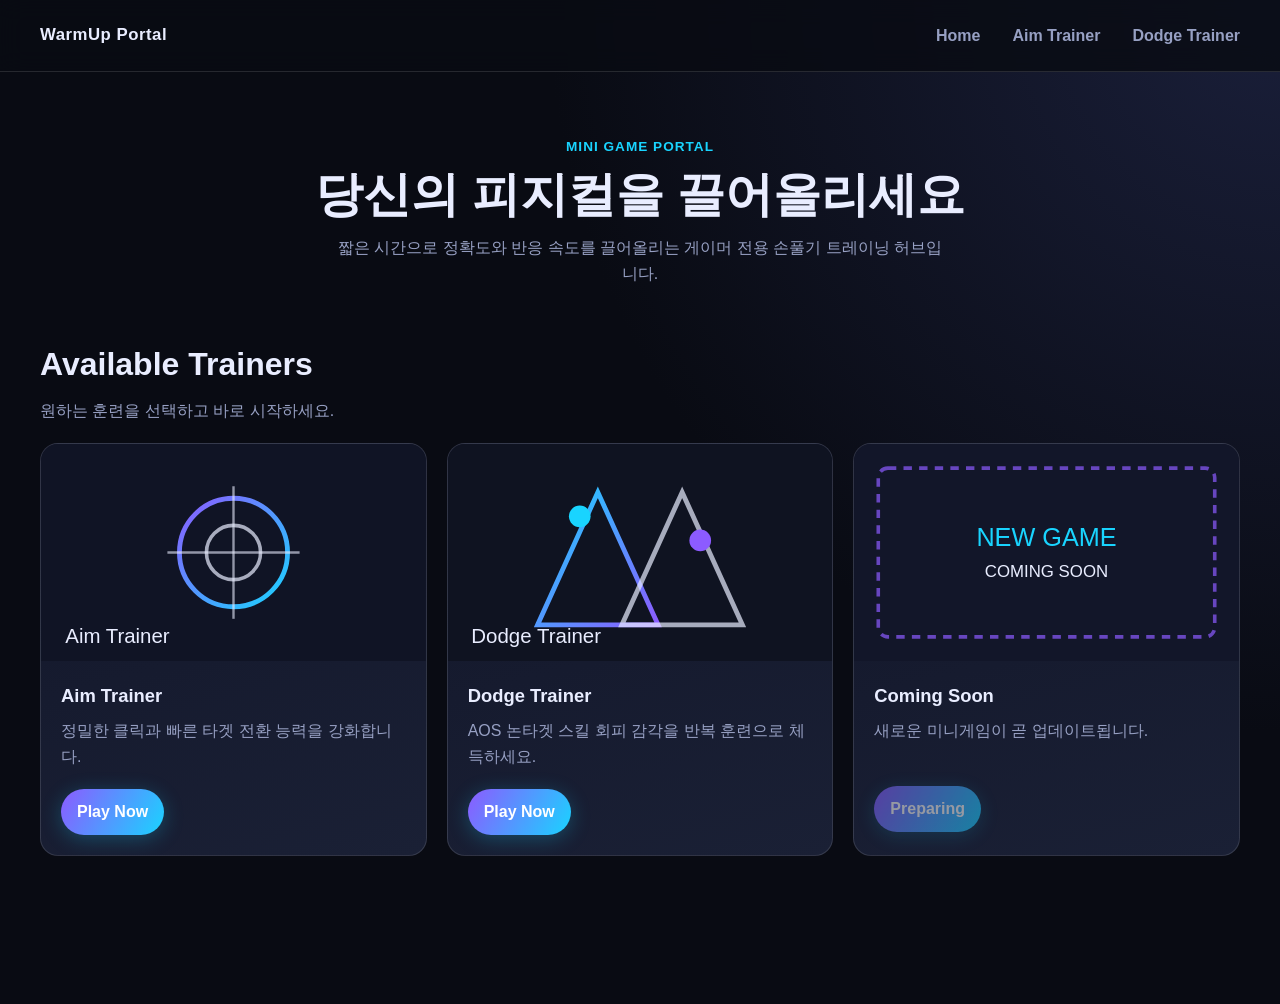
==== index.html @ ba10e420 "타이틀 수정 타이틀 수정" ====
<!DOCTYPE html>
<html lang="ko">
<head>
    <meta charset="UTF-8" />
    <meta name="viewport" content="width=device-width, initial-scale=1.0" />
    <title>손풀기 미니 게임 포털 - 2</title>
    <meta name="description" content="게이머를 위한 손풀기 미니 게임 포털입니다." />
    <!-- ================== Open Graph 메타 태그 (SNS 공유: Facebook, Kakao 등) ================== -->
    <meta property="og:title" content="WarmUpPortal | 손풀기 게임 플랫폼" />
    <meta property="og:description" content="FPS, AOS, AutoBattler 등 다양한 게임에 유용한 피지컬을 훈련해보세요." />
    <meta property="og:type" content="website" />
    <meta property="og:url" content="https://warmupminigame.netlify.app/" />
    <meta property="og:image" content="https://warmupminigame.netlify.app/assets/images/og-img.webp" />
    <meta property="og:image:width" content="1200" />
    <meta property="og:image:height" content="630" />
    <meta property="og:image:alt" content="WarmUpPortal 메인 대표 이미지" />
    <meta property="og:site_name" content="WarmUpPortal" />
    <meta property="og:locale" content="ko_KR" />

    <!-- ================== Twitter 카드 메타 태그 ================== -->
    <meta name="twitter:card" content="summary_large_image" />
    <meta name="twitter:title" content="WarmUpPortal | 손풀기 게임 플랫폼" />
    <meta name="twitter:description" content="FPS, AOS, AutoBattler 등 다양한 게임에 유용한 피지컬을 훈련해보세요." />
    <meta name="twitter:image" content="https://warmupminigame.netlify.app/assets/images/og-img.webp" />
    <meta name="twitter:image:alt" content="WarmUpPortal 메인 대표 이미지" />
    <meta name="twitter:site" content="@warmupportal" />
    <meta name="twitter:creator" content="@warmupportal" />
    <!-- ================== 구글 서치 콘솔 HTML ================== -->
    <meta name="google-site-verification" content="QQRfj6R_ofMGUnIUZGM1bMaWoSzZo-a0hBTGdoECW2M" />
    <!-- ================== 네이버 서치 콘솔 HTML ================== -->
    <meta name="naver-site-verification" content="c2d7356cdc1db236287e4ff94461ab89065013ab" />


    <link rel="canonical" href="https://warmupminigame.netlify.app" />
    <link rel="stylesheet" href="./assets/css/style.css" />

    <!-- jQuery 3.2.1 로컬 파일 (요청 경로 준수) -->
    <script src="./assets/js/jquery-3.2.1.min.js"></script>
</head>
<body>
    <!-- 고정 GNB 시작 -->
    <header class="site-header">
        <div class="container header-inner">
            <a class="brand" href="./index.html">WarmUp Portal</a>

            <!-- 데스크톱/모바일 공통 메뉴 -->
            <nav class="gnb" aria-label="주요 메뉴">
                <ul class="gnb-list">
                    <li><a href="./index.html">Home</a></li>
                    <li><a href="./aimTrainer.html">Aim Trainer</a></li>
                    <li><a href="./dodgeTrainer.html">Dodge Trainer</a></li>
                </ul>
            </nav>

            <!-- 모바일 햄버거 버튼 -->
            <button class="menu-toggle" type="button" aria-label="메뉴 열기" aria-expanded="false">
                <span></span>
                <span></span>
                <span></span>
            </button>
        </div>
    </header>
    <!-- 고정 GNB 끝 -->

    <main>
        <!-- Hero Section: 사이트 목적을 전달하는 핵심 영역 -->
        <section class="hero-section">
            <div class="container hero-content">
                <p class="hero-kicker">Mini Game Portal</p>
                <h1>당신의 피지컬을 끌어올리세요</h1>
                <p class="hero-description">
                    짧은 시간으로 정확도와 반응 속도를 끌어올리는
                    게이머 전용 손풀기 트레이닝 허브입니다.
                </p>
            </div>
        </section>

        <!-- Game List Section: 카드만 복붙해도 확장 가능한 구조 -->
        <section class="game-section">
            <div class="container">
                <div class="section-title-wrap">
                    <h2>Available Trainers</h2>
                    <p>원하는 훈련을 선택하고 바로 시작하세요.</p>
                </div>

                <!-- 반응형 카드 그리드 -->
                <div class="game-grid">
                    <article class="game-card">
                        <img src="./assets/images/aim-thumb.svg" alt="에임 연습 게임 썸네일" />
                        <div class="game-card-body">
                            <h3>Aim Trainer</h3>
                            <p>정밀한 클릭과 빠른 타겟 전환 능력을 강화합니다.</p>
                            <a class="play-btn" href="./aimTrainer.html">Play Now</a>
                        </div>
                    </article>

                    <article class="game-card">
                        <img src="./assets/images/dodge-thumb.svg" alt="스킬 회피 게임 썸네일" />
                        <div class="game-card-body">
                            <h3>Dodge Trainer</h3>
                            <p>AOS 논타겟 스킬 회피 감각을 반복 훈련으로 체득하세요.</p>
                            <a class="play-btn" href="./dodgeTrainer.html">Play Now</a>
                        </div>
                    </article>

                    <!-- 아래 카드 블록을 복사/붙여넣기 하여 게임을 손쉽게 추가할 수 있습니다 -->
                    <article class="game-card">
                        <img src="./assets/images/coming-soon-thumb.svg" alt="추가 예정 게임 썸네일" />
                        <div class="game-card-body">
                            <h3>Coming Soon</h3>
                            <p>새로운 미니게임이 곧 업데이트됩니다.</p>
                            <a class="play-btn disabled" href="#none" aria-disabled="true">Preparing</a>
                        </div>
                    </article>
                </div>
            </div>
        </section>

        <section class="game-section">
            <div class="container">
                <ins class="kakao_ad_area" style="display:none;"
                    data-ad-unit="DAN-8bC9ZfLkZiWvDYKB"
                    data-ad-width="300"
                    data-ad-height="250"></ins>
                <script type="text/javascript" src="//t1.daumcdn.net/kas/static/ba.min.js" async></script>
            </div>
        </section>
    </main>

    <script src="./assets/js/script.js"></script>
</body>
</html>
---- assets/css/style.css ----
/* ================================
   1) Design Tokens (CSS Variables)
   사이트 전체 톤앤매너를 통일하기 위한 변수
================================ */
:root {
    --color-bg: #090b13;
    --color-surface: #121629;
    --color-surface-2: #1a2035;
    --color-text: #e9edff;
    --color-text-muted: #97a0c3;
    --color-primary: #8c5bff;
    --color-secondary: #19d4ff;
    --color-border: rgba(255, 255, 255, 0.12);
    --color-shadow-neon: rgba(140, 91, 255, 0.45);
    --color-shadow-neon-2: rgba(25, 212, 255, 0.35);

    --radius-lg: 18px;
    --radius-md: 12px;
    --space-xs: 8px;
    --space-sm: 12px;
    --space-md: 20px;
    --space-lg: 32px;
    --space-xl: 64px;

    --container-max: 1200px;
    --header-h: 72px;
}

/* 박스 사이징 통일 */
*,
*::before,
*::after {
    box-sizing: border-box;
}

/* 기본 바디 스타일 */
body {
    margin: 0;
    font-family: "Segoe UI", "Noto Sans KR", sans-serif;
    background: radial-gradient(circle at top right, #1a1f3a 0%, var(--color-bg) 45%);
    color: var(--color-text);
    line-height: 1.6;
}

/* 공통 컨테이너: 모든 섹션 너비 기준 */
.container {
    width: min(100% - 40px, var(--container-max));
    margin: 0 auto;
}

/* 링크 기본 스타일 */
a {
    color: inherit;
    text-decoration: none;
}

/* ================================
   2) Header / GNB
================================ */
.site-header {
    position: fixed;
    top: 0;
    left: 0;
    width: 100%;
    height: var(--header-h);
    z-index: 1000;
    border-bottom: 1px solid var(--color-border);
    background: rgba(9, 11, 19, 0.82);
    backdrop-filter: blur(12px);
}

.header-inner {
    height: 100%;
    display: flex;
    align-items: center;
    justify-content: space-between;
    gap: var(--space-md);
}

.brand {
    font-size: 1.05rem;
    font-weight: 700;
    letter-spacing: 0.5px;
}

.gnb-list {
    display: flex;
    align-items: center;
    gap: var(--space-lg);
    list-style: none;
    margin: 0;
    padding: 0;
}

.gnb-list a {
    color: var(--color-text-muted);
    font-weight: 600;
    transition: color 0.2s ease;
}

.gnb-list a:hover {
    color: var(--color-secondary);
}

/* 모바일 메뉴 버튼 */
.menu-toggle {
    display: none;
    width: 42px;
    height: 42px;
    padding: 8px;
    border: 1px solid var(--color-border);
    border-radius: 10px;
    background: var(--color-surface);
    cursor: pointer;
}

.menu-toggle span {
    display: block;
    width: 100%;
    height: 2px;
    margin: 5px 0;
    background: var(--color-text);
    transition: transform 0.25s ease, opacity 0.25s ease;
}

/* ================================
   3) Main / Hero
================================ */
main {
    padding-top: var(--header-h);
}

.hero-section {
    padding: var(--space-xl) 0 var(--space-lg);
}

.hero-content {
    text-align: center;
    max-width: 760px;
}

.hero-kicker {
    margin: 0 0 var(--space-xs);
    color: var(--color-secondary);
    font-weight: 600;
    letter-spacing: 1px;
    text-transform: uppercase;
    font-size: 0.85rem;
}

.hero-content h1 {
    margin: 0 0 var(--space-sm);
    line-height: 1.2;
    font-size: clamp(1.9rem, 4.5vw, 3rem);
}

.hero-description {
    margin: 0 auto;
    color: var(--color-text-muted);
    max-width: 620px;
}

/* ================================
   4) Game Cards Grid
================================ */
.game-section {
    padding: var(--space-md) 0 var(--space-xl);
}

.section-title-wrap {
    margin-bottom: var(--space-md);
}

.section-title-wrap h2 {
    margin: 0;
    font-size: clamp(1.3rem, 3vw, 2rem);
}

.section-title-wrap p {
    margin: var(--space-xs) 0 0;
    color: var(--color-text-muted);
}

.game-grid {
    display: grid;
    gap: var(--space-md);
    grid-template-columns: repeat(3, minmax(0, 1fr));
}

.game-card {
    overflow: hidden;
    border-radius: var(--radius-lg);
    background: linear-gradient(165deg, var(--color-surface), var(--color-surface-2));
    border: 1px solid var(--color-border);
    transition: transform 0.28s ease, box-shadow 0.28s ease, border-color 0.28s ease;
}

.game-card img {
    display: block;
    width: 100%;
    aspect-ratio: 16 / 9;
    object-fit: cover;
}

.game-card-body {
    padding: var(--space-md);
}

.game-card h3 {
    margin: 0 0 var(--space-xs);
    font-size: 1.15rem;
}

.game-card p {
    margin: 0 0 var(--space-md);
    color: var(--color-text-muted);
    min-height: 48px;
}

/* 네온 느낌 버튼 */
.play-btn {
    display: inline-block;
    padding: 10px 16px;
    border-radius: 999px;
    font-weight: 700;
    color: #ffffff;
    background: linear-gradient(120deg, var(--color-primary), var(--color-secondary));
    box-shadow: 0 4px 20px rgba(25, 212, 255, 0.25);
    transition: transform 0.2s ease, box-shadow 0.2s ease;
}

.play-btn:hover {
    transform: translateY(-2px);
    box-shadow: 0 8px 24px rgba(140, 91, 255, 0.4);
}

.play-btn.disabled {
    opacity: 0.55;
    pointer-events: none;
}

/* 카드 Hover: 부드러운 스케일 + 네온 글로우 */
.game-card:hover {
    transform: translateY(-4px) scale(1.02);
    border-color: rgba(140, 91, 255, 0.45);
    box-shadow: 0 12px 32px var(--color-shadow-neon), 0 0 28px var(--color-shadow-neon-2);
}

/* ================================
   5) Sub Page
================================ */
.sub-page-main {
    min-height: calc(100vh - var(--header-h));
    display: grid;
    place-items: center;
    padding: var(--space-lg) 0;
}

.sub-hero {
    width: 100%;
}

.sub-hero .container {
    text-align: center;
    background: linear-gradient(180deg, rgba(140, 91, 255, 0.12), rgba(25, 212, 255, 0.06));
    border: 1px solid var(--color-border);
    border-radius: var(--radius-lg);
    padding: var(--space-xl) var(--space-lg);
}

.sub-hero h1 {
    margin: 0 0 var(--space-xs);
}

.sub-hero p {
    margin: 0 0 var(--space-md);
    color: var(--color-text-muted);
}

/* ================================
   6) Aim Trainer
================================ */
.aim-main {
    padding-top: calc(var(--header-h) + var(--space-md));
    padding-bottom: var(--space-lg);
    min-height: 100vh;
}

.aim-shell {
    display: grid;
    gap: var(--space-md);
}

.aim-hud {
    display: grid;
    grid-template-columns: repeat(4, minmax(0, 1fr));
    gap: var(--space-sm);
}

.hud-item {
    border: 1px solid var(--color-border);
    border-radius: var(--radius-md);
    background: linear-gradient(165deg, var(--color-surface), var(--color-surface-2));
    padding: var(--space-sm) var(--space-md);
}

.hud-label {
    display: block;
    font-size: 0.78rem;
    color: var(--color-text-muted);
    text-transform: uppercase;
    letter-spacing: 0.8px;
}

.hud-item strong {
    font-size: 1.05rem;
}

.aim-board {
    position: relative;
    width: 100%;
    min-height: min(72vh, 760px);
    border-radius: var(--radius-lg);
    overflow: hidden;
    border: 1px solid rgba(140, 91, 255, 0.3);
    background:
        radial-gradient(circle at 50% 50%, rgba(25, 212, 255, 0.08), transparent 48%),
        linear-gradient(160deg, #101525, #0a0e1a 60%, #090b13);
    box-shadow: 0 0 28px rgba(25, 212, 255, 0.12);
    user-select: none;
}

/* 게임 진행 중에만 보드 내부 커서를 조준점으로 고정 */
.aim-board.game-active {
    cursor: crosshair;
}

/* 타겟 좌표 기준점을 정확히 중앙으로 맞추기 위한 스타일 */
.aim-target {
    position: absolute;
    left: 0;
    top: 0;
    width: 22px;
    height: 22px;
    border-radius: 50%;
    background: radial-gradient(circle at 35% 35%, #ffb0b0, #ff3b3b 45%, #d00000 100%);
    box-shadow: 0 0 10px rgba(255, 60, 60, 0.95), 0 0 24px rgba(255, 45, 45, 0.6);
    transform: translate(-50%, -50%);
    cursor: crosshair;
    z-index: 20;
}

.aim-target.is-moving {
    transition: transform 140ms linear;
}

.target-hit-effect {
    position: absolute;
    width: 10px;
    height: 10px;
    border: 2px solid rgba(255, 122, 122, 0.95);
    border-radius: 50%;
    transform: translate(-50%, -50%);
    animation: hitPulse 260ms ease-out forwards;
    pointer-events: none;
    z-index: 25;
}

.miss-text-effect {
    position: absolute;
    color: #ff7f7f;
    font-weight: 700;
    letter-spacing: 0.4px;
    text-shadow: 0 0 8px rgba(255, 86, 86, 0.6);
    transform: translate(-50%, -50%);
    animation: missFloat 420ms ease-out forwards;
    pointer-events: none;
    z-index: 26;
}

@keyframes missFloat {
    from {
        opacity: 1;
        transform: translate(-50%, -50%) scale(0.92);
    }
    to {
        opacity: 0;
        transform: translate(-50%, -75%) scale(1.05);
    }
}

/* 오답 시 보드가 살짝 붉어지는 피드백 */
.aim-board.miss-flash::after {
    content: "";
    position: absolute;
    inset: 0;
    pointer-events: none;
    background: radial-gradient(circle at center, rgba(255, 43, 43, 0.16), rgba(255, 43, 43, 0.05));
    animation: missFlash 220ms ease-out;
}

@keyframes missFlash {
    from {
        opacity: 1;
    }
    to {
        opacity: 0;
    }
}

@keyframes hitPulse {
    from {
        opacity: 1;
        width: 10px;
        height: 10px;
    }
    to {
        opacity: 0;
        width: 52px;
        height: 52px;
    }
}

.board-overlay {
    position: absolute;
    inset: 0;
    z-index: 30;
    display: grid;
    place-items: center;
    padding: var(--space-md);
    background: rgba(4, 6, 12, 0.72);
    backdrop-filter: blur(4px);
}

.board-overlay.hidden {
    display: none;
}

.overlay-panel {
    width: min(720px, 100%);
    border: 1px solid rgba(140, 91, 255, 0.35);
    border-radius: var(--radius-lg);
    background: linear-gradient(165deg, rgba(18, 22, 41, 0.97), rgba(11, 15, 29, 0.95));
    padding: var(--space-lg);
    text-align: center;
    box-shadow: 0 0 34px rgba(140, 91, 255, 0.28);
}

.overlay-panel h1,
.overlay-panel h2 {
    margin: 0 0 var(--space-xs);
}

.overlay-subtitle {
    margin: 0 0 8px;
    font-size: 0.95rem;
    color: #cbd5ff;
    text-align: left;
    letter-spacing: 0.4px;
}

.overlay-panel p {
    margin: 0 0 var(--space-md);
    color: var(--color-text-muted);
}

.difficulty-grid {
    display: grid;
    grid-template-columns: repeat(3, minmax(0, 1fr));
    gap: var(--space-sm);
    margin-bottom: var(--space-md);
}

.mode-grid {
    display: grid;
    grid-template-columns: repeat(2, minmax(0, 1fr));
    gap: var(--space-sm);
    margin-bottom: var(--space-md);
}

.difficulty-btn {
    border: 1px solid rgba(25, 212, 255, 0.3);
    border-radius: 12px;
    background: #151a2e;
    color: var(--color-text);
    padding: 11px 10px;
    font-weight: 700;
    cursor: pointer;
    transition: transform 0.2s ease, box-shadow 0.2s ease, border-color 0.2s ease;
}

.difficulty-btn:hover {
    transform: translateY(-2px);
    border-color: rgba(140, 91, 255, 0.7);
    box-shadow: 0 8px 22px rgba(140, 91, 255, 0.35);
}

.difficulty-btn.active {
    border-color: rgba(25, 212, 255, 0.85);
    box-shadow: 0 0 0 1px rgba(25, 212, 255, 0.25) inset;
}

.back-link {
    color: var(--color-secondary);
    font-weight: 600;
}

.result-panel {
    max-width: 520px;
}

.result-badge {
    margin-bottom: 4px;
    font-size: 0.78rem;
    letter-spacing: 1px;
    text-transform: uppercase;
}

#resultTitle.victory {
    color: #ab86ff;
    text-shadow: 0 0 10px rgba(171, 134, 255, 0.8), 0 0 25px rgba(25, 212, 255, 0.55);
}

#resultTitle.defeat {
    color: #a8acba;
    text-shadow: none;
}

.result-actions {
    display: flex;
    justify-content: center;
    gap: var(--space-sm);
    flex-wrap: wrap;
    margin-top: var(--space-sm);
}

.result-stats {
    display: grid;
    grid-template-columns: repeat(2, minmax(0, 1fr));
    gap: var(--space-sm);
    margin: 0 0 var(--space-sm);
}

.stat-card {
    margin: 0;
    padding: 10px 12px;
    border: 1px solid rgba(25, 212, 255, 0.25);
    border-radius: 12px;
    background: rgba(15, 20, 36, 0.7);
}

.stat-card span {
    display: block;
    font-size: 0.78rem;
    color: var(--color-text-muted);
    margin-bottom: 3px;
    letter-spacing: 0.6px;
    text-transform: uppercase;
}

.stat-card strong {
    font-size: 1.2rem;
    color: #a8f0ff;
    text-shadow: 0 0 8px rgba(25, 212, 255, 0.35);
}

.ghost-btn {
    background: transparent;
    border: 1px solid var(--color-border);
    box-shadow: none;
}

/* ================================
   7) Dodge Trainer
================================ */
.dodge-main {
    padding-top: calc(var(--header-h) + var(--space-md));
    padding-bottom: var(--space-lg);
    min-height: 100vh;
}

.dodge-shell {
    display: grid;
    gap: var(--space-sm);
}

.dodge-hud {
    display: grid;
    grid-template-columns: repeat(3, minmax(0, 1fr));
    gap: var(--space-sm);
}

.dodge-hp-wrap {
    display: grid;
    grid-template-columns: auto 1fr auto;
    align-items: center;
    gap: var(--space-sm);
    padding: 10px 12px;
    border: 1px solid var(--color-border);
    border-radius: 12px;
    background: linear-gradient(165deg, var(--color-surface), var(--color-surface-2));
}

.dodge-hp-track {
    position: relative;
    height: 12px;
    border-radius: 999px;
    overflow: hidden;
    background: rgba(255, 255, 255, 0.08);
}

.dodge-hp-bar {
    width: 100%;
    height: 100%;
    border-radius: inherit;
    background: linear-gradient(90deg, #26e6ff, #8c5bff 60%, #ff547d);
    transition: width 240ms ease;
}

.dodge-board {
    position: relative;
    border-radius: var(--radius-lg);
    overflow: hidden;
    border: 1px solid rgba(25, 212, 255, 0.32);
    min-height: min(72vh, 760px);
    background: #090d1a;
}

#dodgeCanvas {
    width: 100%;
    height: 100%;
    display: block;
    background:
        linear-gradient(rgba(96, 111, 173, 0.14) 1px, transparent 1px),
        linear-gradient(90deg, rgba(96, 111, 173, 0.14) 1px, transparent 1px),
        radial-gradient(circle at center, rgba(25, 212, 255, 0.08), transparent 50%),
        #090d1a;
    background-size: 36px 36px, 36px 36px, auto, auto;
    cursor: crosshair;
}

.dodge-countdown {
    position: absolute;
    inset: 0;
    z-index: 28;
    display: grid;
    place-items: center;
    font-size: clamp(3rem, 11vw, 8rem);
    font-weight: 800;
    color: #ccf7ff;
    text-shadow: 0 0 15px rgba(25, 212, 255, 0.7), 0 0 35px rgba(140, 91, 255, 0.4);
    pointer-events: none;
}

/* ================================
   8) Responsive Breakpoints
================================ */
/* 태블릿: 카드 2열 */
@media (max-width: 1024px) {
    .game-grid {
        grid-template-columns: repeat(2, minmax(0, 1fr));
    }

    .difficulty-grid {
        grid-template-columns: repeat(2, minmax(0, 1fr));
    }

    .mode-grid {
        grid-template-columns: repeat(2, minmax(0, 1fr));
    }

    .dodge-hud {
        grid-template-columns: 1fr 1fr;
    }
}

/* 모바일: GNB를 햄버거/슬라이드다운으로 전환 + 카드 1열 */
@media (max-width: 768px) {
    .menu-toggle {
        display: inline-block;
    }

    .gnb {
        display: none;
        position: absolute;
        top: var(--header-h);
        left: 0;
        width: 100%;
        border-bottom: 1px solid var(--color-border);
        background: rgba(13, 16, 29, 0.98);
    }

    .gnb.is-open {
        display: block;
    }

    .gnb-list {
        flex-direction: column;
        align-items: stretch;
        gap: 0;
    }

    .gnb-list li a {
        display: block;
        padding: 14px 20px;
        border-top: 1px solid rgba(255, 255, 255, 0.06);
    }

    .game-grid {
        grid-template-columns: 1fr;
    }

    .hero-section {
        padding-top: var(--space-lg);
    }

    .aim-hud {
        grid-template-columns: 1fr;
    }

    .aim-board {
        min-height: 62vh;
    }

    .difficulty-grid {
        grid-template-columns: 1fr;
    }

    .mode-grid {
        grid-template-columns: 1fr;
    }

    .result-stats {
        grid-template-columns: 1fr;
    }

    .dodge-hud {
        grid-template-columns: 1fr;
    }

    .dodge-hp-wrap {
        grid-template-columns: 1fr;
    }

    .dodge-board {
        min-height: 62vh;
    }
}
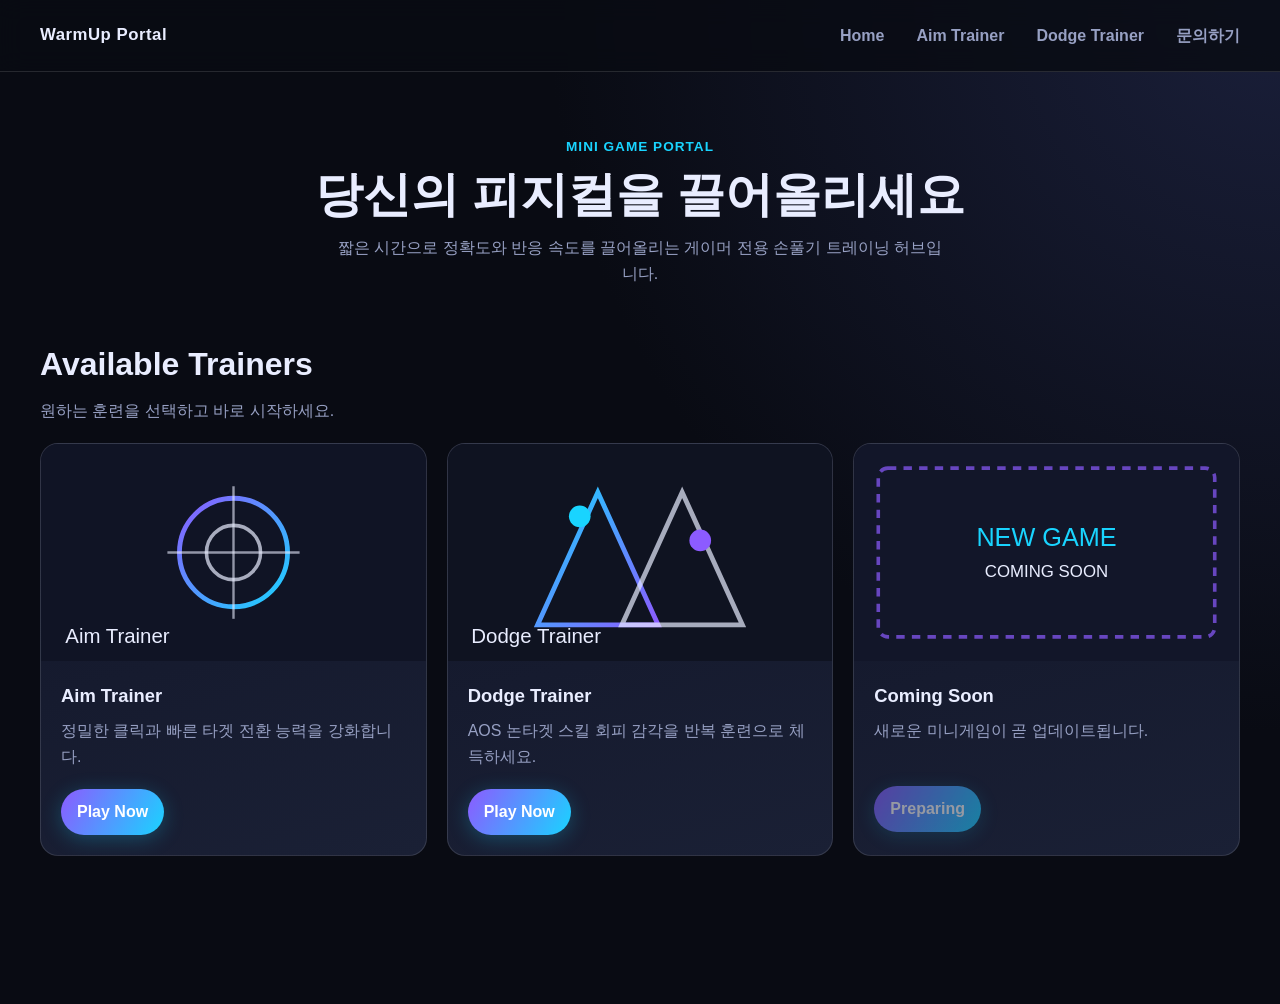
==== commit 8aed42fa: "문의하기 페이지 추가 문의하기 페이지 추가" ====
--- a/index.html
+++ b/index.html
@@ -49,6 +49,7 @@
                     <li><a href="./index.html">Home</a></li>
                     <li><a href="./aimTrainer.html">Aim Trainer</a></li>
                     <li><a href="./dodgeTrainer.html">Dodge Trainer</a></li>
+                    <li><a href="./contact.html">문의하기</a></li>
                 </ul>
             </nav>
 
--- a/assets/css/style.css
+++ b/assets/css/style.css
@@ -272,6 +272,116 @@
     margin: 0 0 var(--space-xs);
 }
 
+.contact-page {
+    padding: calc(var(--header-h) + var(--space-lg)) 0 var(--space-xl);
+    min-height: 100vh;
+}
+
+.contact-grid {
+    display: grid;
+    grid-template-columns: 1.2fr 0.8fr;
+    gap: var(--space-lg);
+    align-items: start;
+}
+
+.contact-card,
+.contact-form {
+    background: linear-gradient(180deg, rgba(18, 22, 41, 0.96), rgba(11, 15, 29, 0.96));
+    border: 1px solid var(--color-border);
+    border-radius: var(--radius-lg);
+    padding: var(--space-lg);
+}
+
+.contact-card h2,
+.contact-form h2 {
+    margin-top: 0;
+}
+
+.contact-card p,
+.contact-card li,
+.contact-form label {
+    color: var(--color-text-muted);
+}
+
+.contact-card ul {
+    margin: var(--space-md) 0 0;
+    padding-left: 18px;
+}
+
+.contact-card li {
+    margin-bottom: 10px;
+}
+
+.contact-form {
+    display: grid;
+    gap: var(--space-md);
+}
+
+.contact-form label {
+    display: block;
+    font-size: 0.95rem;
+    margin-bottom: 8px;
+}
+
+.contact-form input,
+.contact-form textarea {
+    width: 100%;
+    border: 1px solid rgba(255, 255, 255, 0.12);
+    border-radius: 14px;
+    padding: 14px 16px;
+    background: rgba(255, 255, 255, 0.04);
+    color: var(--color-text);
+    font-size: 1rem;
+}
+
+.contact-form textarea {
+    min-height: 200px;
+    resize: vertical;
+}
+
+.contact-form input:focus,
+.contact-form textarea:focus {
+    outline: none;
+    border-color: var(--color-secondary);
+    box-shadow: 0 0 0 3px rgba(25, 212, 255, 0.12);
+}
+
+.contact-form button {
+    width: fit-content;
+    padding: 12px 20px;
+    border-radius: 999px;
+    border: none;
+    color: #fff;
+    background: linear-gradient(120deg, var(--color-primary), var(--color-secondary));
+    font-weight: 700;
+    cursor: pointer;
+    transition: transform 0.2s ease, box-shadow 0.2s ease;
+}
+
+.contact-form button:hover {
+    transform: translateY(-2px);
+    box-shadow: 0 8px 24px rgba(140, 91, 255, 0.38);
+}
+
+.contact-help {
+    display: block;
+    margin-top: var(--space-xs);
+    color: var(--color-text-muted);
+    font-size: 0.95rem;
+}
+
+@media (max-width: 900px) {
+    .contact-grid {
+        grid-template-columns: 1fr;
+    }
+}
+
+@media (max-width: 768px) {
+    .contact-page {
+        padding-top: calc(var(--header-h) + var(--space-md));
+    }
+}
+
 .sub-hero p {
     margin: 0 0 var(--space-md);
     color: var(--color-text-muted);
